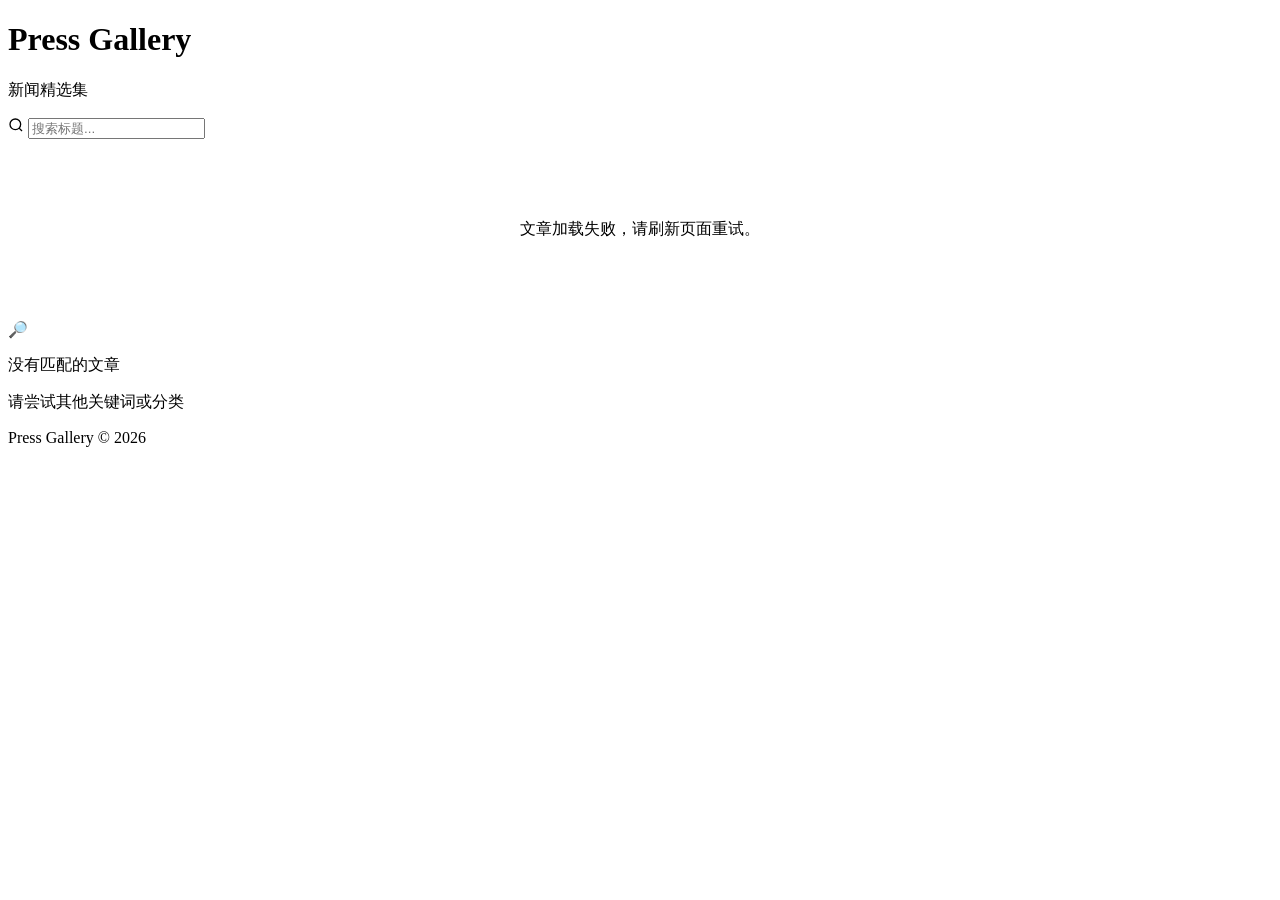
==== index.html @ 2955d28d "Fix: add null guards, loading state, and cache-busting Co-Authored-By: Claude Opus 4.7 <noreply@anth" ====
<!DOCTYPE html>
<html lang="zh-CN">
<head>
  <meta charset="UTF-8">
  <meta name="viewport" content="width=device-width, initial-scale=1.0">
  <title>Press Gallery · 新闻精选</title>
  <link rel="preconnect" href="https://fonts.googleapis.com">
  <link rel="preconnect" href="https://fonts.gstatic.com" crossorigin>
  <link href="https://fonts.googleapis.com/css2?family=Inter:wght@400;500&family=Noto+Serif+SC:wght@400;600;700;900&family=Playfair+Display:ital,wght@0,400;0,700;0,900;1,400&display=swap" rel="stylesheet">
  <link rel="stylesheet" href="css/style.css?v=2">
</head>
<body>
  <header class="masthead">
    <div class="masthead__rule"></div>
    <h1 class="masthead__title">Press Gallery</h1>
    <p class="masthead__subtitle">新闻精选集</p>
    <div class="masthead__rule"></div>
  </header>

  <nav class="nav" id="nav">
    <div class="nav__inner">
      <div class="nav__pills" id="categoryPills"></div>
      <div class="nav__search">
        <svg class="search-icon" width="16" height="16" viewBox="0 0 24 24" fill="none" stroke="currentColor" stroke-width="2"><circle cx="11" cy="11" r="8"/><path d="m21 21-4.35-4.35"/></svg>
        <input type="text" id="searchInput" class="search-input" placeholder="搜索标题...">
      </div>
    </div>
  </nav>

  <main id="contentArea">
    <p style="text-align:center;padding:4rem;color:var(--color-muted);">加载中...</p>
  </main>

  <section class="no-results" id="noResults">
    <p class="no-results__icon">&#128270;</p>
    <p class="no-results__text">没有匹配的文章</p>
    <p class="no-results__hint">请尝试其他关键词或分类</p>
  </section>

  <footer class="footer">
    <div class="footer__rule"></div>
    <p>Press Gallery &copy; 2026</p>
  </footer>

  <script src="js/app.js?v=2"></script>
</body>
</html>
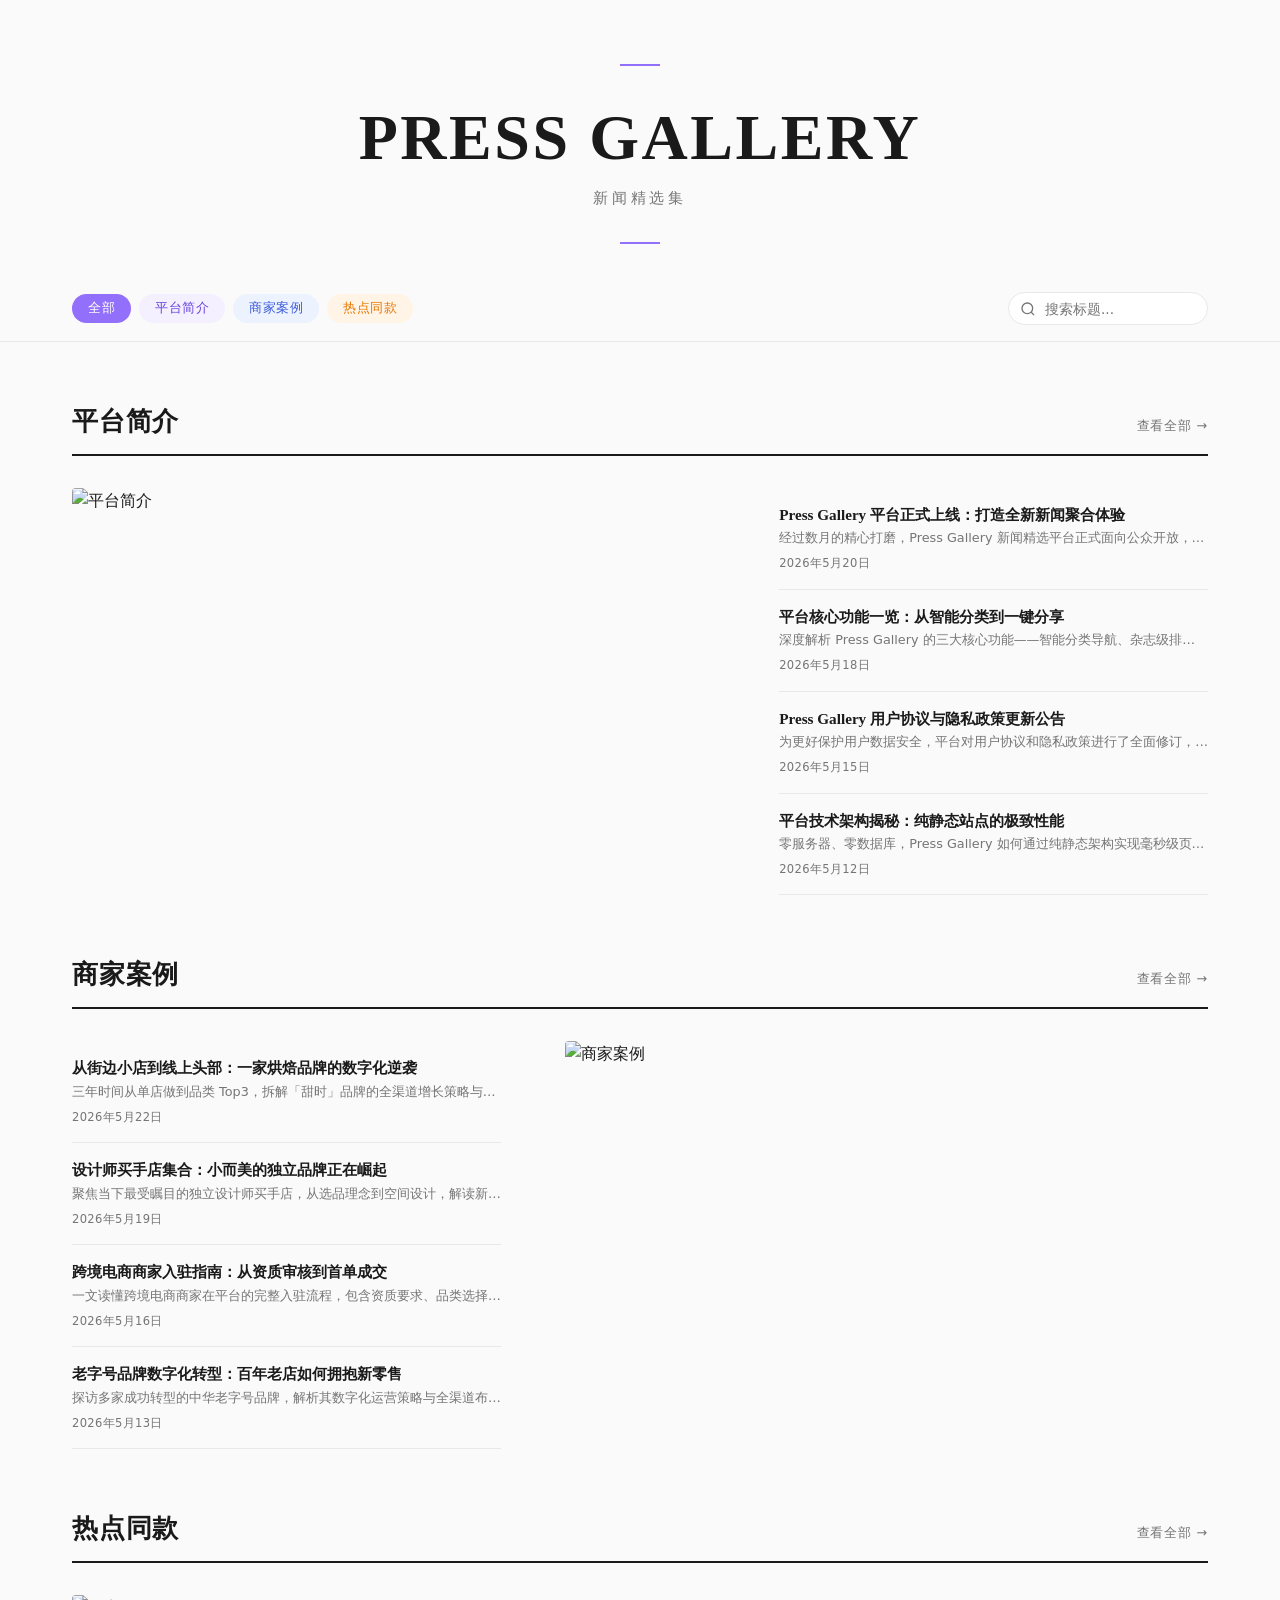
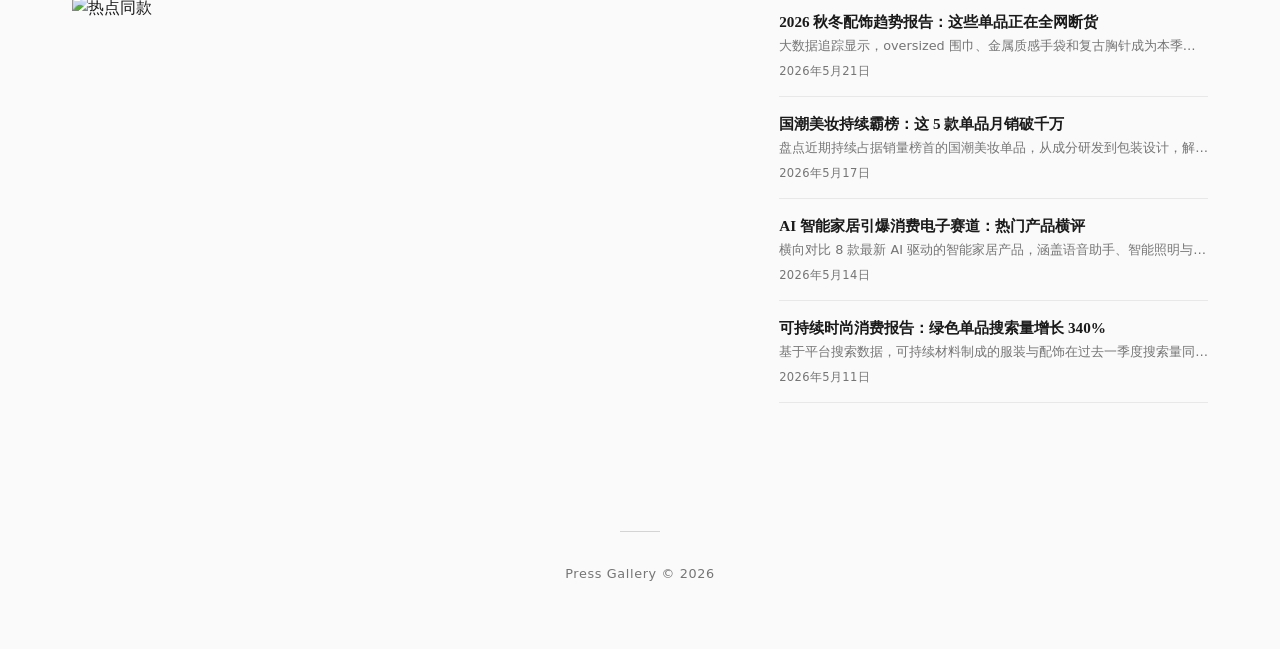
==== commit 3e676f30: "Bump CSS/JS version to force cache refresh Co-Authored-By: Claude Opus 4.7 <noreply@anthropic.com>" ====
--- a/index.html
+++ b/index.html
@@ -7,7 +7,7 @@
   <link rel="preconnect" href="https://fonts.googleapis.com">
   <link rel="preconnect" href="https://fonts.gstatic.com" crossorigin>
   <link href="https://fonts.googleapis.com/css2?family=Inter:wght@400;500&family=Noto+Serif+SC:wght@400;600;700;900&family=Playfair+Display:ital,wght@0,400;0,700;0,900;1,400&display=swap" rel="stylesheet">
-  <link rel="stylesheet" href="css/style.css?v=2">
+  <link rel="stylesheet" href="css/style.css?v=3">
 </head>
 <body>
   <header class="masthead">
@@ -42,6 +42,6 @@
     <p>Press Gallery &copy; 2026</p>
   </footer>
 
-  <script src="js/app.js?v=2"></script>
+  <script src="js/app.js?v=3"></script>
 </body>
 </html>
--- a/css/style.css
+++ b/css/style.css
@@ -0,0 +1,671 @@
+/* ========================================
+   1. Design Tokens
+   ======================================== */
+:root {
+  --font-serif: 'Noto Serif SC', 'Playfair Display', Georgia, serif;
+  --font-display: 'Playfair Display', 'Noto Serif SC', Georgia, serif;
+  --font-sans: 'Inter', 'PingFang SC', 'Microsoft YaHei', system-ui, sans-serif;
+
+  --color-bg: #fafafa;
+  --color-surface: #ffffff;
+  --color-text: #1a1a1a;
+  --color-muted: #757575;
+  --color-accent: #c41e3a;
+  --color-brand: #9370FB;
+  --color-border: #e8e8e8;
+  --color-rule: #d4d4d4;
+
+  --spacing-xs: 0.5rem;
+  --spacing-sm: 1rem;
+  --spacing-md: 2rem;
+  --spacing-lg: 4rem;
+  --spacing-xl: 6rem;
+
+  --max-width: 1200px;
+  --grid-gap: 1.5rem;
+  --card-radius: 4px;
+  --transition: 0.2s ease;
+}
+
+/* ========================================
+   2. Reset / Base
+   ======================================== */
+*, *::before, *::after {
+  box-sizing: border-box;
+  margin: 0;
+  padding: 0;
+}
+
+html {
+  scroll-behavior: smooth;
+  -webkit-font-smoothing: antialiased;
+}
+
+body {
+  font-family: var(--font-sans);
+  background: var(--color-bg);
+  color: var(--color-text);
+  line-height: 1.6;
+  min-height: 100vh;
+}
+
+a {
+  color: inherit;
+  text-decoration: none;
+}
+
+img {
+  display: block;
+  max-width: 100%;
+}
+
+/* ========================================
+   3. Typography
+   ======================================== */
+h1, h2, h3 {
+  font-family: var(--font-serif);
+  font-weight: 700;
+  line-height: 1.25;
+}
+
+/* ========================================
+   4. Masthead
+   ======================================== */
+.masthead {
+  text-align: center;
+  padding: var(--spacing-lg) var(--spacing-md) var(--spacing-md);
+}
+
+.masthead__title {
+  font-family: var(--font-display);
+  font-size: clamp(2.5rem, 5vw, 4rem);
+  font-weight: 900;
+  letter-spacing: 0.04em;
+  text-transform: uppercase;
+  color: var(--color-text);
+}
+
+.masthead__subtitle {
+  font-family: var(--font-serif);
+  font-size: 0.95rem;
+  color: var(--color-muted);
+  letter-spacing: 0.25em;
+  text-transform: uppercase;
+  margin-top: var(--spacing-xs);
+}
+
+.masthead__rule {
+  width: 40px;
+  height: 2px;
+  background: var(--color-brand);
+  margin: 0 auto;
+}
+
+.masthead__rule:first-of-type {
+  margin-bottom: var(--spacing-md);
+}
+
+.masthead__rule:last-of-type {
+  margin-top: var(--spacing-md);
+}
+
+/* ========================================
+   5. Navigation
+   ======================================== */
+.nav {
+  position: sticky;
+  top: 0;
+  z-index: 100;
+  background: var(--color-bg);
+  border-bottom: 1px solid var(--color-border);
+  padding: var(--spacing-sm) 0;
+}
+
+.nav__inner {
+  max-width: var(--max-width);
+  margin: 0 auto;
+  padding: 0 var(--spacing-md);
+  display: flex;
+  align-items: center;
+  justify-content: space-between;
+  gap: var(--spacing-md);
+}
+
+.nav__pills {
+  display: flex;
+  flex-wrap: wrap;
+  gap: 0.5rem;
+}
+
+.pill {
+  font-family: var(--font-sans);
+  font-size: 0.8rem;
+  font-weight: 500;
+  letter-spacing: 0.04em;
+  text-transform: uppercase;
+  padding: 0.4rem 1rem;
+  border-radius: 100px;
+  border: none;
+  cursor: pointer;
+  transition: all var(--transition);
+  white-space: nowrap;
+}
+
+.pill[data-category="平台简介"] { background: #f4f0ff; color: #6741d9; }
+.pill[data-category="商家案例"] { background: #edf2ff; color: #3b5bdb; }
+.pill[data-category="热点同款"] { background: #fff4e6; color: #e67700; }
+
+.pill:hover {
+  filter: brightness(0.95);
+}
+
+.pill.active {
+  background: var(--color-brand);
+  color: #ffffff;
+}
+
+/* Search */
+.nav__search {
+  position: relative;
+  flex-shrink: 0;
+}
+
+.search-icon {
+  position: absolute;
+  left: 0.75rem;
+  top: 50%;
+  transform: translateY(-50%);
+  color: var(--color-muted);
+  pointer-events: none;
+}
+
+.search-input {
+  font-family: var(--font-sans);
+  font-size: 0.85rem;
+  padding: 0.45rem 0.75rem 0.45rem 2.25rem;
+  border: 1px solid var(--color-border);
+  border-radius: 100px;
+  background: var(--color-surface);
+  color: var(--color-text);
+  outline: none;
+  width: 200px;
+  transition: border-color var(--transition), width var(--transition);
+}
+
+.search-input:focus {
+  border-color: var(--color-brand);
+  width: 240px;
+}
+
+/* ========================================
+   6. Home Sections (Three-category layout)
+   ======================================== */
+.section {
+  max-width: var(--max-width);
+  margin: 0 auto;
+  padding: var(--spacing-lg) var(--spacing-md);
+}
+
+.section + .section {
+  padding-top: 0;
+}
+
+.section__header {
+  display: flex;
+  align-items: baseline;
+  justify-content: space-between;
+  margin-bottom: var(--spacing-md);
+  padding-bottom: var(--spacing-sm);
+  border-bottom: 2px solid var(--color-text);
+}
+
+.section__title {
+  font-family: var(--font-display);
+  font-size: 1.6rem;
+  font-weight: 700;
+  letter-spacing: 0.03em;
+  color: var(--color-text);
+}
+
+.section__more {
+  font-family: var(--font-sans);
+  font-size: 0.8rem;
+  font-weight: 500;
+  letter-spacing: 0.06em;
+  text-transform: uppercase;
+  color: var(--color-muted);
+  transition: color var(--transition);
+  cursor: pointer;
+  border: none;
+  background: none;
+}
+
+.section__more:hover {
+  color: var(--color-brand);
+}
+
+/* Sub-category pills (detail page) */
+.sub-pills {
+  display: flex;
+  flex-wrap: wrap;
+  gap: 0.4rem;
+  margin-top: var(--spacing-sm);
+}
+
+.sub-pill {
+  font-family: var(--font-sans);
+  font-size: 0.72rem;
+  font-weight: 400;
+  padding: 0.3rem 0.8rem;
+  border-radius: 100px;
+  border: 1px solid var(--color-border);
+  background: transparent;
+  color: var(--color-muted);
+  cursor: pointer;
+  transition: all var(--transition);
+  white-space: nowrap;
+}
+
+.sub-pill:hover {
+  border-color: var(--color-text);
+  color: var(--color-text);
+}
+
+.sub-pill.active {
+  background: var(--color-text);
+  color: #ffffff;
+  border-color: var(--color-text);
+}
+
+/* Sub-category section divider */
+.sub-section {
+  margin-bottom: var(--spacing-md);
+}
+
+.sub-section__heading {
+  font-family: var(--font-serif);
+  font-size: 1rem;
+  font-weight: 600;
+  color: var(--color-text);
+  padding-bottom: 0.5rem;
+  border-bottom: 1px solid var(--color-border);
+  margin-bottom: var(--spacing-sm);
+  display: flex;
+  align-items: baseline;
+  justify-content: space-between;
+}
+
+.sub-section__heading span {
+  font-family: var(--font-sans);
+  font-size: 0.72rem;
+  font-weight: 400;
+  color: var(--color-muted);
+  letter-spacing: 0.04em;
+  text-transform: uppercase;
+}
+
+.sub-section__grid {
+  display: grid;
+  grid-template-columns: repeat(2, 1fr);
+  gap: var(--grid-gap);
+  padding: 0 var(--spacing-md);
+}
+
+/* Smaller cards in sub-sections */
+.sub-section__grid .card__image-wrap {
+  aspect-ratio: 16 / 9;
+}
+
+.sub-section__grid .card__title {
+  font-size: 0.9rem;
+}
+
+.sub-section__grid .card__summary {
+  font-size: 0.78rem;
+}
+
+.sub-section__grid .card__date {
+  font-size: 0.7rem;
+}
+
+.sub-section__grid .card__body {
+  padding: 0.75rem;
+}
+
+.section__row {
+  display: grid;
+  grid-template-columns: 3fr 2fr;
+  gap: var(--spacing-lg);
+}
+
+.section__row--reverse {
+  grid-template-columns: 2fr 3fr;
+}
+
+.section__row--reverse .section__image-wrap {
+  order: 2;
+}
+
+.section__row--reverse .section__articles {
+  order: 1;
+}
+
+.section__image-wrap {
+  position: relative;
+  overflow: hidden;
+  border-radius: var(--card-radius);
+  height: 100%;
+}
+
+.section__image {
+  position: absolute;
+  top: 0;
+  left: 0;
+  width: 100%;
+  height: 100%;
+  object-fit: cover;
+  transition: transform 0.4s ease;
+}
+
+.section__image-wrap:hover .section__image {
+  transform: scale(1.03);
+}
+
+.section__articles {
+  display: flex;
+  flex-direction: column;
+  gap: 0;
+}
+
+.article-link {
+  display: block;
+  padding: var(--spacing-sm) 0;
+  border-bottom: 1px solid var(--color-border);
+  transition: padding var(--transition);
+}
+
+.article-link:hover {
+  padding-left: 0.5rem;
+}
+
+.article-link__title {
+  font-family: var(--font-serif);
+  font-size: 0.95rem;
+  font-weight: 600;
+  line-height: 1.4;
+  color: var(--color-text);
+  display: -webkit-box;
+  -webkit-line-clamp: 2;
+  -webkit-box-orient: vertical;
+  overflow: hidden;
+}
+
+.article-link__summary {
+  font-size: 0.8rem;
+  color: var(--color-muted);
+  margin-top: 0.2rem;
+  display: -webkit-box;
+  -webkit-line-clamp: 1;
+  -webkit-box-orient: vertical;
+  overflow: hidden;
+}
+
+.article-link__date {
+  display: block;
+  font-size: 0.72rem;
+  color: var(--color-muted);
+  margin-top: 0.35rem;
+  letter-spacing: 0.03em;
+}
+
+/* ========================================
+   7. Card Component
+   ======================================== */
+.card {
+  background: var(--color-surface);
+  border-radius: var(--card-radius);
+  overflow: hidden;
+  transition: transform var(--transition), box-shadow var(--transition);
+  cursor: pointer;
+  display: flex;
+  flex-direction: column;
+}
+
+.card:hover {
+  transform: translateY(-2px);
+  box-shadow: 0 8px 30px rgba(0,0,0,0.08);
+}
+
+.card__image-wrap {
+  position: relative;
+  aspect-ratio: 16 / 10;
+  overflow: hidden;
+  background: #f0f0f0;
+}
+
+.card__image {
+  width: 100%;
+  height: 100%;
+  object-fit: cover;
+  transition: transform 0.4s ease;
+}
+
+.card:hover .card__image {
+  transform: scale(1.03);
+}
+
+.card__image--placeholder {
+  width: 100%;
+  height: 100%;
+  background: linear-gradient(135deg, #e8e8e8 0%, #f5f5f5 50%, #e0e0e0 100%);
+}
+
+.card__tag {
+  position: absolute;
+  top: var(--spacing-sm);
+  left: var(--spacing-sm);
+  font-family: var(--font-sans);
+  font-size: 0.7rem;
+  font-weight: 500;
+  letter-spacing: 0.06em;
+  text-transform: uppercase;
+  padding: 0.25rem 0.7rem;
+  border-radius: 2px;
+  background: rgba(255,255,255,0.9);
+  color: var(--color-text);
+  backdrop-filter: blur(4px);
+}
+
+.card__body {
+  padding: var(--spacing-sm);
+  display: flex;
+  flex-direction: column;
+  gap: 0.35rem;
+  flex: 1;
+}
+
+.card__title {
+  font-family: var(--font-serif);
+  font-size: 1.05rem;
+  font-weight: 700;
+  line-height: 1.35;
+  color: var(--color-text);
+  display: -webkit-box;
+  -webkit-line-clamp: 3;
+  -webkit-box-orient: vertical;
+  overflow: hidden;
+}
+
+.card__summary {
+  font-size: 0.85rem;
+  color: var(--color-muted);
+  line-height: 1.5;
+  display: -webkit-box;
+  -webkit-line-clamp: 2;
+  -webkit-box-orient: vertical;
+  overflow: hidden;
+}
+
+.card__date {
+  font-size: 0.75rem;
+  color: var(--color-muted);
+  letter-spacing: 0.03em;
+  margin-top: auto;
+}
+
+/* ========================================
+   8. Category Grid (detail view)
+   ======================================== */
+.grid {
+  max-width: var(--max-width);
+  margin: 0 auto;
+  padding: var(--spacing-lg) var(--spacing-md);
+  display: grid;
+  grid-template-columns: repeat(3, 1fr);
+  gap: var(--grid-gap);
+}
+
+.card--large {
+  grid-column: span 2;
+}
+
+/* ========================================
+   9. No Results
+   ======================================== */
+.no-results {
+  display: none;
+  text-align: center;
+  padding: var(--spacing-xl) var(--spacing-md);
+  color: var(--color-muted);
+}
+
+.no-results.visible {
+  display: block;
+}
+
+.no-results__icon {
+  font-size: 2.5rem;
+  margin-bottom: var(--spacing-sm);
+}
+
+.no-results__text {
+  font-family: var(--font-serif);
+  font-size: 1.2rem;
+  margin-bottom: var(--spacing-xs);
+}
+
+.no-results__hint {
+  font-size: 0.9rem;
+}
+
+/* ========================================
+   10. Footer
+   ======================================== */
+.footer {
+  text-align: center;
+  padding: var(--spacing-lg) var(--spacing-md);
+  color: var(--color-muted);
+  font-size: 0.8rem;
+  letter-spacing: 0.05em;
+}
+
+.footer__rule {
+  width: 40px;
+  height: 1px;
+  background: var(--color-rule);
+  margin: 0 auto var(--spacing-md);
+}
+
+/* ========================================
+   11. Responsive
+   ======================================== */
+@media (max-width: 900px) {
+  .section__row {
+    grid-template-columns: 1fr 1fr;
+    gap: var(--spacing-md);
+  }
+
+  .section__row--reverse {
+    grid-template-columns: 1fr 1fr;
+  }
+
+  .article-link__title {
+    font-size: 0.85rem;
+  }
+
+  .grid {
+    grid-template-columns: repeat(2, 1fr);
+  }
+
+  .card--large {
+    grid-column: span 1;
+  }
+}
+
+@media (max-width: 600px) {
+  .masthead {
+    padding: var(--spacing-md) var(--spacing-sm);
+  }
+
+  .nav__inner {
+    flex-direction: column;
+    align-items: stretch;
+    gap: var(--spacing-sm);
+  }
+
+  .nav__pills {
+    overflow-x: auto;
+    flex-wrap: nowrap;
+    padding-bottom: 2px;
+  }
+
+  .nav__pills::-webkit-scrollbar {
+    display: none;
+  }
+
+  .nav__search {
+    width: 100%;
+  }
+
+  .search-input,
+  .search-input:focus {
+    width: 100%;
+  }
+
+  .section {
+    padding: var(--spacing-md) var(--spacing-sm);
+  }
+
+  .section + .section {
+    padding-top: 0;
+  }
+
+  .section__title {
+    font-size: 1.3rem;
+  }
+
+  .section__row,
+  .section__row--reverse {
+    grid-template-columns: 1fr;
+    gap: var(--spacing-sm);
+  }
+
+  .section__image-wrap {
+    height: auto;
+    aspect-ratio: 3 / 2;
+  }
+
+  .grid {
+    grid-template-columns: 1fr;
+    padding: var(--spacing-md) var(--spacing-sm);
+  }
+
+  .card__image-wrap {
+    aspect-ratio: 16 / 9;
+  }
+
+  .sub-section__grid {
+    grid-template-columns: 1fr;
+    padding: 0 var(--spacing-sm);
+  }
+}
